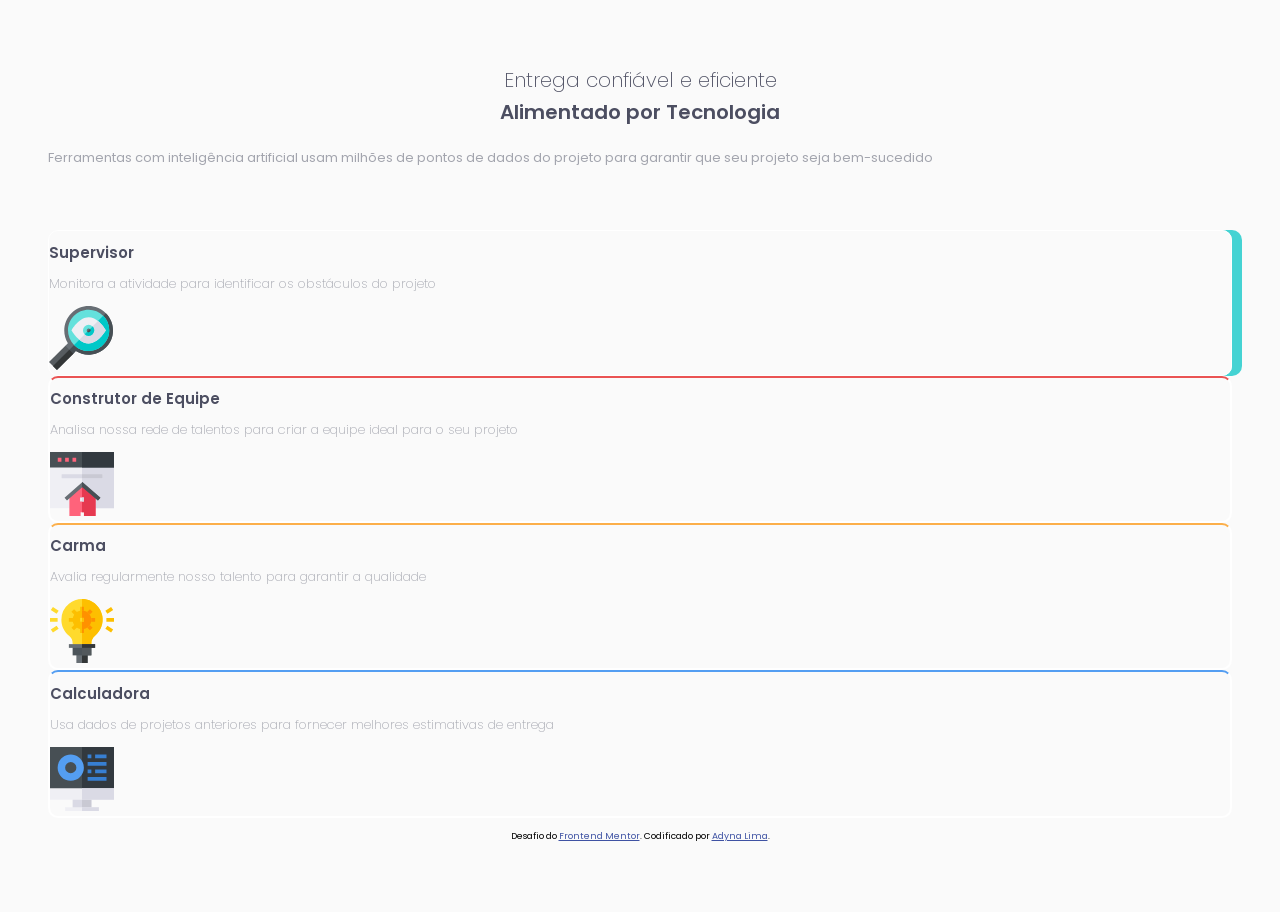
==== index.html @ 9cfafaf7 "html class" ====
<!DOCTYPE html>
<html lang="pt-br">
<head>
  <meta charset="UTF-8">
  <meta name="viewport" content="width=device-width, initial-scale=1.0">
  <title>Seção de Recurso de Quatro Cartas</title>
  <link rel=“stylesheet” href=”reset.css”>
  <link rel="icon" type="image/png" sizes="32x32" href="./images/favicon-32x32.png">
  <link href="https://fonts.googleapis.com/css2?family=Poppins:wght@200&display=swap" rel="stylesheet">
  <link href="https://fonts.googleapis.com/css2?family=Poppins:wght@400;600&display=swap" rel="stylesheet">
  <link href="https://fonts.googleapis.com/css2?family=Poppins:wght@600&display=swap" rel="stylesheet">
  <link rel="stylesheet" href="style.css">
</head>

<body>
  <header class="cabecalho">
    <h1 class="titulo-entrega">Entrega confiável e eficiente</h1>
    <h1 class="titulo-alimentado">Alimentado por Tecnologia</h1>
    <p class="p-cabecalho">Ferramentas com inteligência artificial usam milhões de pontos de dados do projeto para garantir que seu projeto seja bem-sucedido</p>
  </header>

  <main class="principal">
  <div class="caixa-supervisor">  
    <h2 class="titulo-supervisor">Supervisor</h2>
    <p class="p-supervisor">Monitora a atividade para identificar os obstáculos do projeto</p>
    <img src="icon-supervisor.svg">
  </div>

  <div class="caixa-construtor">
    <h2 class="titulo-construtor">Construtor de Equipe</h2>
    <p class="p-construtor">Analisa nossa rede de talentos para criar a equipe ideal para o seu projeto</p>
    <img src="icon-team-builder.svg">
  </div>  

  <div class="caixa-carma"> 
    <h2 class="titulo-carma">Carma</h2>
    <p class="p-carma">Avalia regularmente nosso talento para garantir a qualidade</p>
    <img src="icon-karma.svg">
  </div>

  <div class="caixa-calculadora">
    <h2 class="titulo-calculadora">Calculadora</h2>
    <p class="p-calculadora">Usa dados de projetos anteriores para fornecer melhores estimativas de entrega</p>
    <img src="icon-calculator.svg">
  </div>
  </main> 

  <footer>
    <p class="attribution">Desafio do <a href="https://www.frontendmentor.io?ref=challenge" target="_blank">
    Frontend Mentor</a>. Codificado por <a href="#">Adyna Lima</a>.
    </p>
  </footer>
</body>
</html>
---- style.css ----
body {
    background-color: hsl(0, 0%, 98%);
    font-size: 12px;
    font-family: 'Poppins', sans-serif;
    padding: 50px 40px;
    line-height: 1.5em;
}

.titulo-entrega {
    font-size: 20px;
    color: hsl(234, 12%, 34%); 
    text-align: center;
    font-weight: 200;
}

.titulo-alimentado {
    font-size: 20px;
    color: hsl(234, 12%, 34%); 
    text-align: center;
    font-weight: 600; 
    padding: 0 0 15px 0;
}

.p-cabecalho {
    font-size: 13px;
    font-weight: 400;
    color: hsl(229, 6%, 66%);
    padding: 0 0 50px 0;
}

.caixa-supervisor {
    border: 1px solid #FFFFFF;
    border-radius: 10px;
    box-shadow: 10px 0 0 0 hsl(180, 62%, 55%);
}

.titulo-supervisor {
    font-size: 15px;
    color: hsl(234, 12%, 34%); 
    font-weight: 600;
}

.p-supervisor {
    font-size: 13px;  
    color: hsl(229, 6%, 66%);
    font-weight: 200;
}

.caixa-construtor {
    border: 2px solid #FFFFFF;
    border-radius: 10px;
    border-top-color: hsl(0, 78%, 62%);
}

.titulo-construtor {
    font-size: 15px;
    color: hsl(234, 12%, 34%); 
    font-weight: 600;    
}

.p-construtor {
    font-size: 13px; 
    color: hsl(229, 6%, 66%);
    font-weight: 200;
}

.caixa-carma {
    border: 2px solid #FFFFFF;
    border-radius: 10px;
    border-top-color: hsl(34, 97%, 64%);
}

.titulo-carma {
    font-size: 15px;
    color: hsl(234, 12%, 34%); 
    font-weight: 600;    
}

.p-carma {
    font-size: 13px;   
    color: hsl(229, 6%, 66%);
    font-weight: 200;
}

.caixa-calculadora {
    border: 2px solid #FFFFFF;
    border-radius: 10px;
    border-top-color: hsl(212, 86%, 64%);
}

.titulo-calculadora {
    font-size: 15px;
    color: hsl(234, 12%, 34%); 
    font-weight: 600;     
}

.p-calculadora {
    font-size: 13px;    
    color: hsl(229, 6%, 66%);
    font-weight: 200;
}

footer p {
    font-size: 9px;
    text-align: center;
}

p a {
    color: hsl(228, 45%, 44%);
}
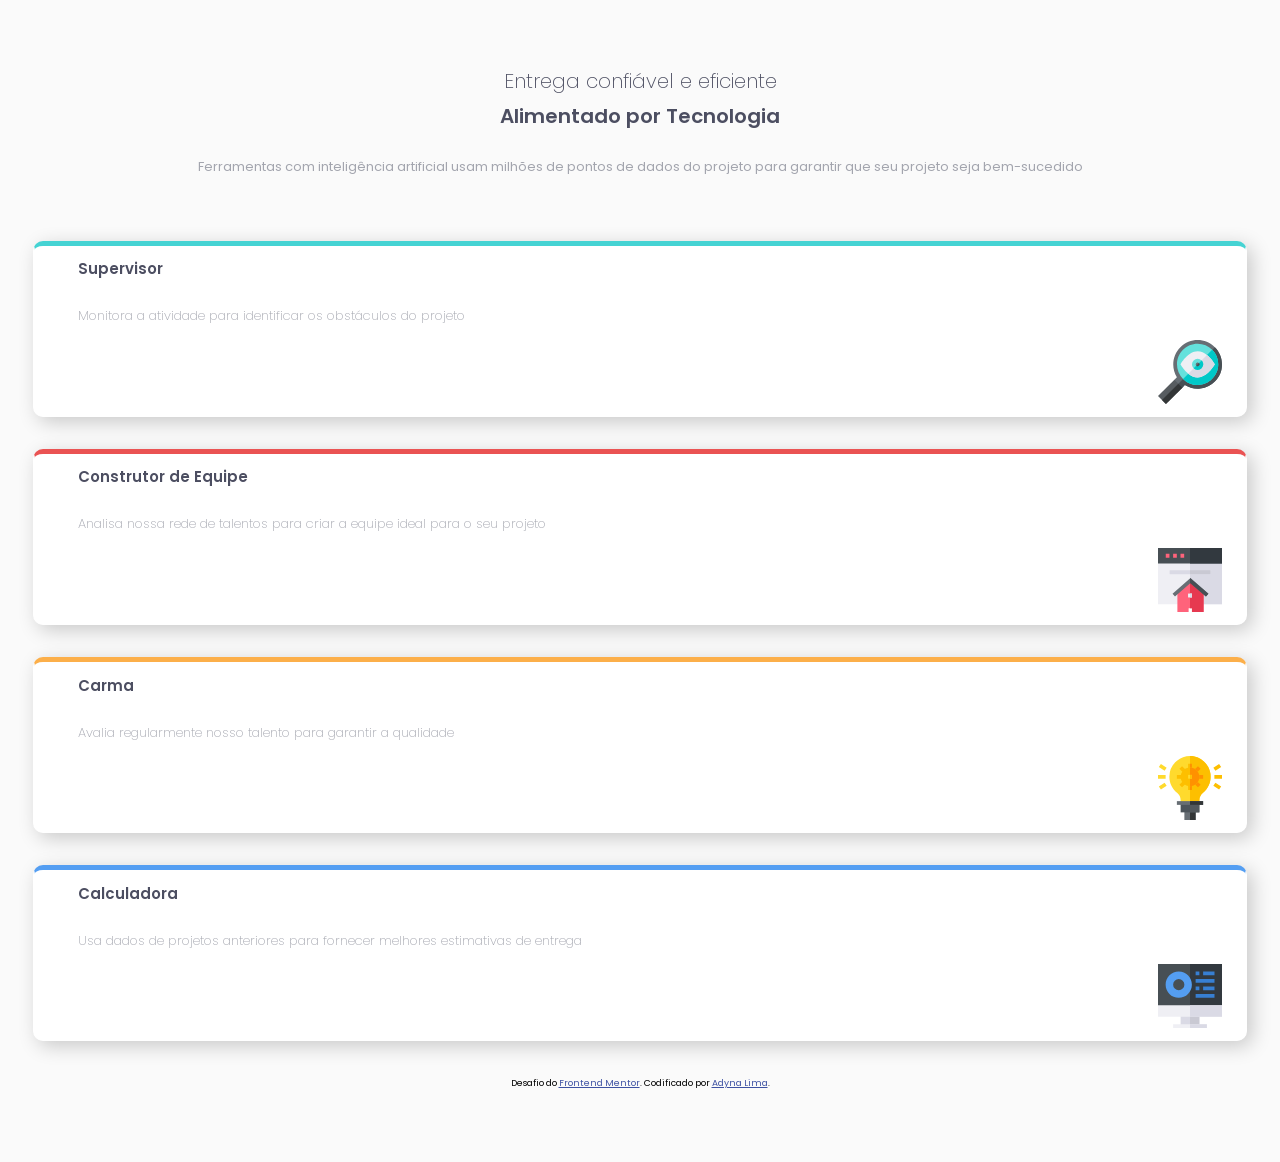
==== commit 3f7004d3: "correções" ====
--- a/index.html
+++ b/index.html
@@ -20,25 +20,25 @@
   </header>
 
   <main class="principal">
-  <div class="caixa-supervisor">  
+  <div class="caixa caixa-supervisor">  
     <h2 class="titulo-supervisor">Supervisor</h2>
     <p class="p-supervisor">Monitora a atividade para identificar os obstáculos do projeto</p>
     <img src="icon-supervisor.svg">
   </div>
 
-  <div class="caixa-construtor">
+  <div class="caixa caixa-construtor">
     <h2 class="titulo-construtor">Construtor de Equipe</h2>
     <p class="p-construtor">Analisa nossa rede de talentos para criar a equipe ideal para o seu projeto</p>
     <img src="icon-team-builder.svg">
   </div>  
 
-  <div class="caixa-carma"> 
+  <div class="caixa caixa-carma"> 
     <h2 class="titulo-carma">Carma</h2>
     <p class="p-carma">Avalia regularmente nosso talento para garantir a qualidade</p>
     <img src="icon-karma.svg">
   </div>
 
-  <div class="caixa-calculadora">
+  <div class="caixa caixa-calculadora">
     <h2 class="titulo-calculadora">Calculadora</h2>
     <p class="p-calculadora">Usa dados de projetos anteriores para fornecer melhores estimativas de entrega</p>
     <img src="icon-calculator.svg">
--- a/style.css
+++ b/style.css
@@ -2,8 +2,8 @@
     background-color: hsl(0, 0%, 98%);
     font-size: 12px;
     font-family: 'Poppins', sans-serif;
-    padding: 50px 40px;
-    line-height: 1.5em;
+    padding: 50px 25px;
+    line-height: 1.8em;
 }
 
 .titulo-entrega {
@@ -25,79 +25,96 @@
     font-size: 13px;
     font-weight: 400;
     color: hsl(229, 6%, 66%);
+    text-align: center;
     padding: 0 0 50px 0;
 }
 
+.caixa {
+    display: flex;
+    flex-direction: column;
+    border: 1px solid #FFFFFF;
+    background-color: #FFFFFF;
+    border-radius: 10px;
+    box-shadow:  5px 5px 20px rgba(0, 0, 0, 0.2); 
+    margin-bottom: 2rem;
+    padding: 0 2em;
+}
+
+.caixa img{
+    align-self: flex-end;
+    padding-bottom: 1em;
+}
+
 .caixa-supervisor {
-    border: 1px solid #FFFFFF;
-    border-radius: 10px;
-    box-shadow: 10px 0 0 0 hsl(180, 62%, 55%);
+    border-top: 5px solid hsl(180, 62%, 55%); 
 }
 
 .titulo-supervisor {
     font-size: 15px;
     color: hsl(234, 12%, 34%); 
     font-weight: 600;
+    padding-left: 20px;
 }
 
 .p-supervisor {
     font-size: 13px;  
     color: hsl(229, 6%, 66%);
     font-weight: 200;
+    padding: 0 20px 0 20px;
 }
 
 .caixa-construtor {
-    border: 2px solid #FFFFFF;
-    border-radius: 10px;
-    border-top-color: hsl(0, 78%, 62%);
+    border-top: 5px solid hsl(0, 78%, 62%);
 }
 
 .titulo-construtor {
     font-size: 15px;
     color: hsl(234, 12%, 34%); 
-    font-weight: 600;    
+    font-weight: 600;  
+    padding-left: 20px;  
 }
 
 .p-construtor {
     font-size: 13px; 
     color: hsl(229, 6%, 66%);
     font-weight: 200;
+    padding: 0 20px 0 20px;
 }
 
 .caixa-carma {
-    border: 2px solid #FFFFFF;
-    border-radius: 10px;
-    border-top-color: hsl(34, 97%, 64%);
+    border-top: 5px solid hsl(34, 97%, 64%);
 }
 
 .titulo-carma {
     font-size: 15px;
     color: hsl(234, 12%, 34%); 
-    font-weight: 600;    
+    font-weight: 600;  
+    padding-left: 20px;  
 }
 
 .p-carma {
     font-size: 13px;   
     color: hsl(229, 6%, 66%);
     font-weight: 200;
+    padding: 0 20px 0 20px;
 }
 
 .caixa-calculadora {
-    border: 2px solid #FFFFFF;
-    border-radius: 10px;
-    border-top-color: hsl(212, 86%, 64%);
+    border-top: 5px solid hsl(212, 86%, 64%);
 }
 
 .titulo-calculadora {
     font-size: 15px;
     color: hsl(234, 12%, 34%); 
-    font-weight: 600;     
+    font-weight: 600;  
+    padding-left: 20px;   
 }
 
 .p-calculadora {
     font-size: 13px;    
     color: hsl(229, 6%, 66%);
     font-weight: 200;
+    padding: 0 20px 0 20px;
 }
 
 footer p {
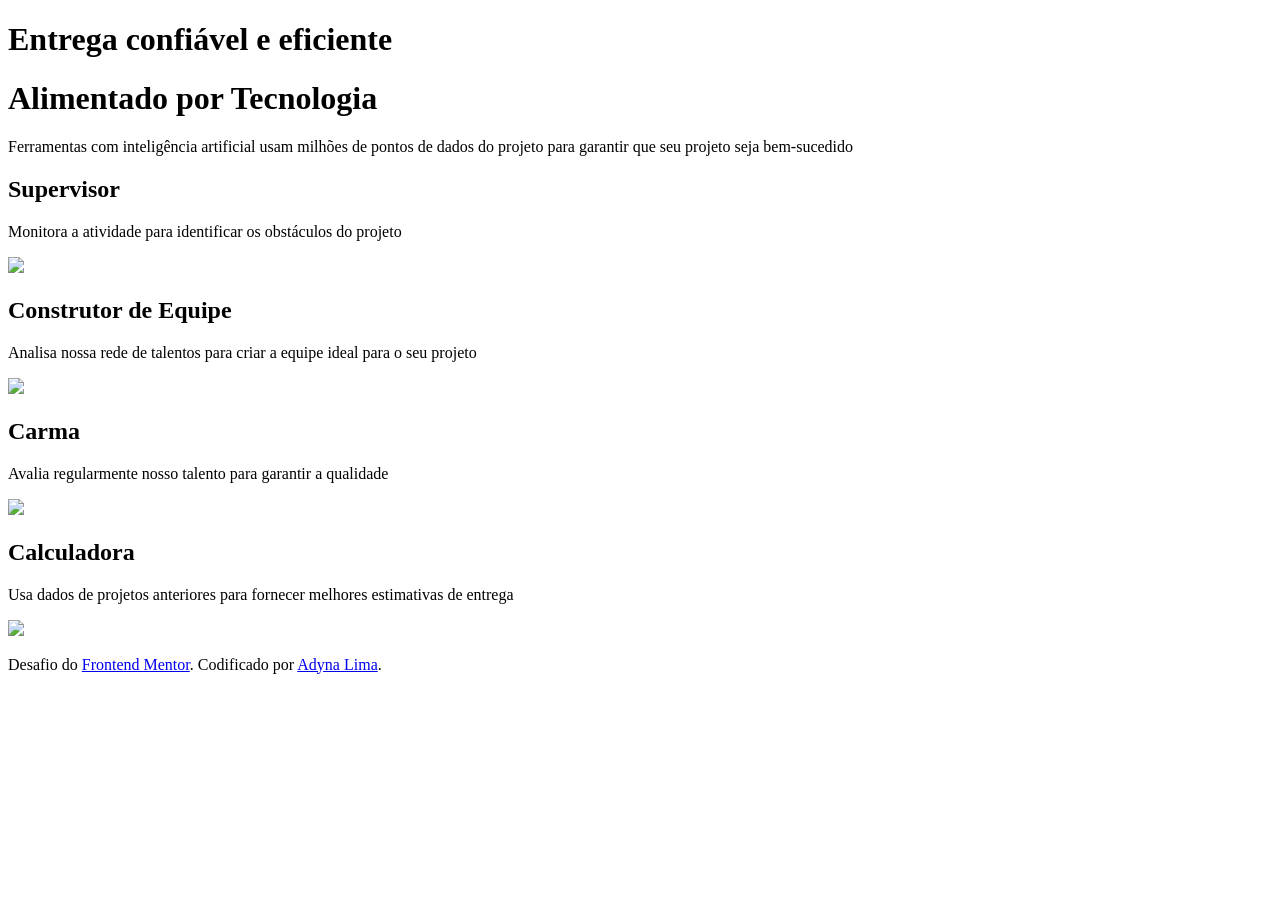
==== commit dc8bdba4: "feat: organizando" ====
--- a/index.html
+++ b/index.html
@@ -4,12 +4,12 @@
   <meta charset="UTF-8">
   <meta name="viewport" content="width=device-width, initial-scale=1.0">
   <title>Seção de Recurso de Quatro Cartas</title>
-  <link rel=“stylesheet” href=”reset.css”>
+  <link rel=“stylesheet” href=”css/reset.css”>
   <link rel="icon" type="image/png" sizes="32x32" href="./images/favicon-32x32.png">
   <link href="https://fonts.googleapis.com/css2?family=Poppins:wght@200&display=swap" rel="stylesheet">
   <link href="https://fonts.googleapis.com/css2?family=Poppins:wght@400;600&display=swap" rel="stylesheet">
   <link href="https://fonts.googleapis.com/css2?family=Poppins:wght@600&display=swap" rel="stylesheet">
-  <link rel="stylesheet" href="style.css">
+  <link rel="stylesheet" href="css/style.css">
 </head>
 
 <body>
@@ -20,34 +20,34 @@
   </header>
 
   <main class="principal">
-  <div class="caixa caixa-supervisor">  
-    <h2 class="titulo-supervisor">Supervisor</h2>
-    <p class="p-supervisor">Monitora a atividade para identificar os obstáculos do projeto</p>
-    <img src="icon-supervisor.svg">
-  </div>
+    <div class="caixa caixa-supervisor">  
+      <h2 class="titulo-supervisor titulo-geral">Supervisor</h2>
+      <p class="p-supervisor p-geral">Monitora a atividade para identificar os obstáculos do projeto</p>
+      <img src="img/icon-supervisor.svg" class="imagem">
+    </div>
+    <div class="caixa-meio">
+      <div class="caixa caixa-construtor">
+        <h2 class="titulo-construtor titulo-geral">Construtor de Equipe</h2>
+        <p class="p-construtor p-geral">Analisa nossa rede de talentos para criar a equipe ideal para o seu projeto</p>
+        <img src="img/icon-team-builder.svg" class="imagem">
+      </div>  
 
-  <div class="caixa caixa-construtor">
-    <h2 class="titulo-construtor">Construtor de Equipe</h2>
-    <p class="p-construtor">Analisa nossa rede de talentos para criar a equipe ideal para o seu projeto</p>
-    <img src="icon-team-builder.svg">
-  </div>  
-
-  <div class="caixa caixa-carma"> 
-    <h2 class="titulo-carma">Carma</h2>
-    <p class="p-carma">Avalia regularmente nosso talento para garantir a qualidade</p>
-    <img src="icon-karma.svg">
-  </div>
-
-  <div class="caixa caixa-calculadora">
-    <h2 class="titulo-calculadora">Calculadora</h2>
-    <p class="p-calculadora">Usa dados de projetos anteriores para fornecer melhores estimativas de entrega</p>
-    <img src="icon-calculator.svg">
-  </div>
+      <div class="caixa caixa-carma"> 
+        <h2 class="titulo-carma titulo-geral">Carma</h2>
+        <p class="p-carma p-geral">Avalia regularmente nosso talento para garantir a qualidade</p>
+        <img src="img/icon-karma.svg" class="imagem">
+      </div>
+    </div>
+    <div class="caixa caixa-calculadora">
+      <h2 class="titulo-calculadora titulo-geral">Calculadora</h2>
+      <p class="p-calculadora p-geral">Usa dados de projetos anteriores para fornecer melhores estimativas de entrega</p>
+      <img src="img/icon-calculator.svg" class="imagem">
+    </div>
   </main> 
 
   <footer>
-    <p class="attribution">Desafio do <a href="https://www.frontendmentor.io?ref=challenge" target="_blank">
-    Frontend Mentor</a>. Codificado por <a href="#">Adyna Lima</a>.
+    <p class="rodape">Desafio do <a href="https://www.frontendmentor.io?ref=challenge" target="_blank">
+    Frontend Mentor</a>. Codificado por <a href="https://github.com/adynaslima">Adyna Lima</a>.
     </p>
   </footer>
 </body>
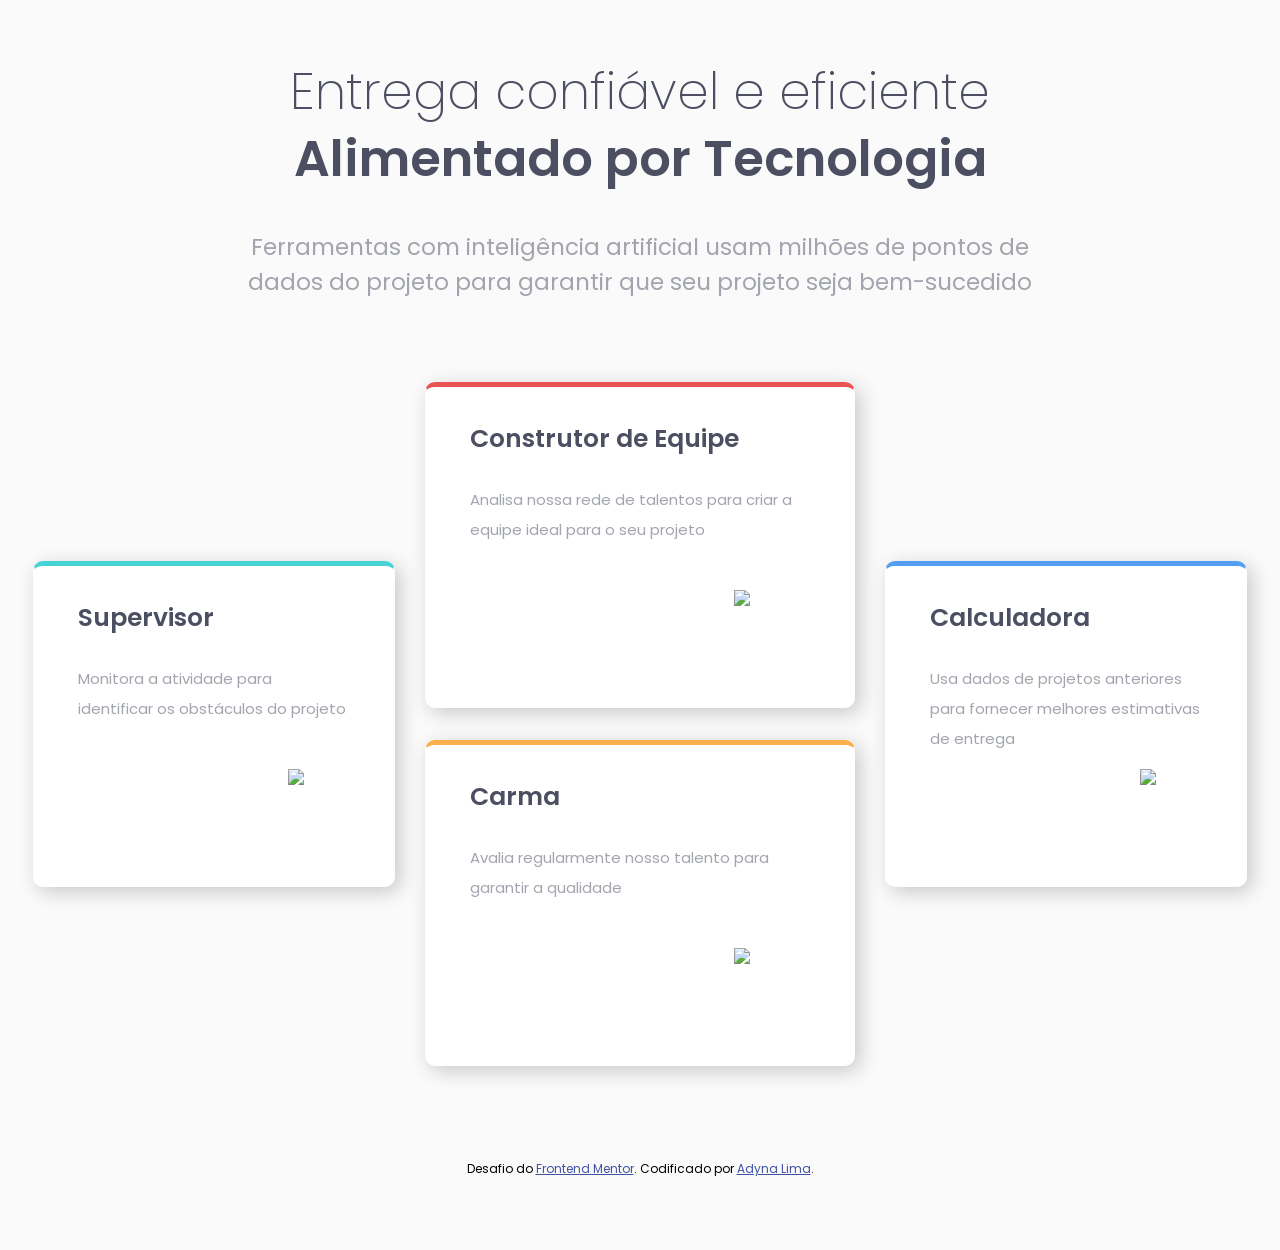
==== commit 73a9be18: "feat: correção de erro css" ====
--- a/index.html
+++ b/index.html
@@ -4,12 +4,12 @@
   <meta charset="UTF-8">
   <meta name="viewport" content="width=device-width, initial-scale=1.0">
   <title>Seção de Recurso de Quatro Cartas</title>
-  <link rel=“stylesheet” href=”css/reset.css”>
+  <link rel=“stylesheet” href="assets/css/reset.css">
   <link rel="icon" type="image/png" sizes="32x32" href="./images/favicon-32x32.png">
   <link href="https://fonts.googleapis.com/css2?family=Poppins:wght@200&display=swap" rel="stylesheet">
   <link href="https://fonts.googleapis.com/css2?family=Poppins:wght@400;600&display=swap" rel="stylesheet">
   <link href="https://fonts.googleapis.com/css2?family=Poppins:wght@600&display=swap" rel="stylesheet">
-  <link rel="stylesheet" href="css/style.css">
+  <link rel="stylesheet" href="assets/css/style.css">
 </head>
 
 <body>
--- a/assets/css/style.css
+++ b/assets/css/style.css
@@ -0,0 +1,148 @@
+body {
+    background-color: hsl(0, 0%, 98%);
+    font-size: 12px;
+    font-family: 'Poppins', sans-serif;
+    padding: 50px 25px;
+    line-height: 1.8em;
+}
+
+.titulo-entrega {
+    font-size: 20px;
+    color: hsl(234, 12%, 34%); 
+    text-align: center;
+    font-weight: 200;
+}
+
+.titulo-alimentado {
+    font-size: 20px;
+    color: hsl(234, 12%, 34%); 
+    text-align: center;
+    font-weight: 600; 
+    padding: 0 0 15px 0;
+}
+
+.p-cabecalho {
+    font-size: 13px;
+    font-weight: 400;
+    color: hsl(229, 6%, 66%);
+    text-align: center;
+    padding: 0 0 50px 0;
+}
+
+.caixa {
+    display: flex;
+    flex-direction: column;
+    border: 1px solid #FFFFFF;
+    background-color: #FFFFFF;
+    border-radius: 10px;
+    box-shadow:  5px 5px 20px rgba(0, 0, 0, 0.2); 
+    margin-bottom: 2rem;
+    padding: 0 2em;
+}
+
+.caixa img {
+    align-self: flex-end;
+    padding-bottom: 1em;
+}
+
+.caixa-supervisor {
+    border-top: 5px solid hsl(180, 62%, 55%); 
+}
+
+.caixa-construtor {
+    border-top: 5px solid hsl(0, 78%, 62%);
+}
+
+.caixa-carma {
+    border-top: 5px solid hsl(34, 97%, 64%);
+}
+
+.caixa-calculadora {
+    border-top: 5px solid hsl(212, 86%, 64%);
+}
+
+.titulo-supervisor, .titulo-construtor, .titulo-carma, .titulo-calculadora {
+    font-size: 15px;
+    color: hsl(234, 12%, 34%); 
+    font-weight: 600;
+    padding-left: 20px;
+}
+
+.p-supervisor, .p-construtor, .p-carma, .p-calculadora {
+    font-size: 13px;  
+    color: hsl(229, 6%, 66%);
+    font-weight: 200;
+    padding: 0 20px 0 20px;
+    height: 70px;
+}
+
+footer p {
+    font-size: 9px;
+    text-align: center;
+}
+
+p a {
+    color: hsl(228, 45%, 44%);
+}
+
+
+/* Tela desktop */
+@media screen and (max-width: 1440px ) and (min-width: 1200px) {
+
+    body {
+        background-color: hsl(0, 0%, 98%);  
+    }
+
+    .cabecalho {
+        display: flex;
+        flex-direction: column;
+        justify-content: center;
+        line-height: 0;
+    }
+
+    .titulo-entrega, .titulo-alimentado {
+        font-size: 50px;
+    }
+
+    .p-cabecalho {
+        font-size: 23px;
+        padding: 0 0 60px 0;
+        line-height: 1.5em;
+        position: relative;
+        left: 15%;
+        width: 70%;
+    }
+    
+    .principal {
+        display: flex;
+        align-items: center;
+        column-gap: 30px;
+        justify-content: center;
+    }
+
+    .caixa {
+        height: 320px;
+        width: 380px;
+    }
+
+    .titulo-geral {
+        font-size: 25px;    
+        padding-top: 20px;
+    }
+
+    .p-geral {
+        font-size: 15px;
+        font-weight: 400;
+        line-height: 2em;
+    }
+
+    .imagem {
+        width: 20%;
+        margin: 20px 20px 0 0; 
+    }
+
+    .rodape {
+        font-size: 12px;
+        margin-top: 60px;
+    }
+}
